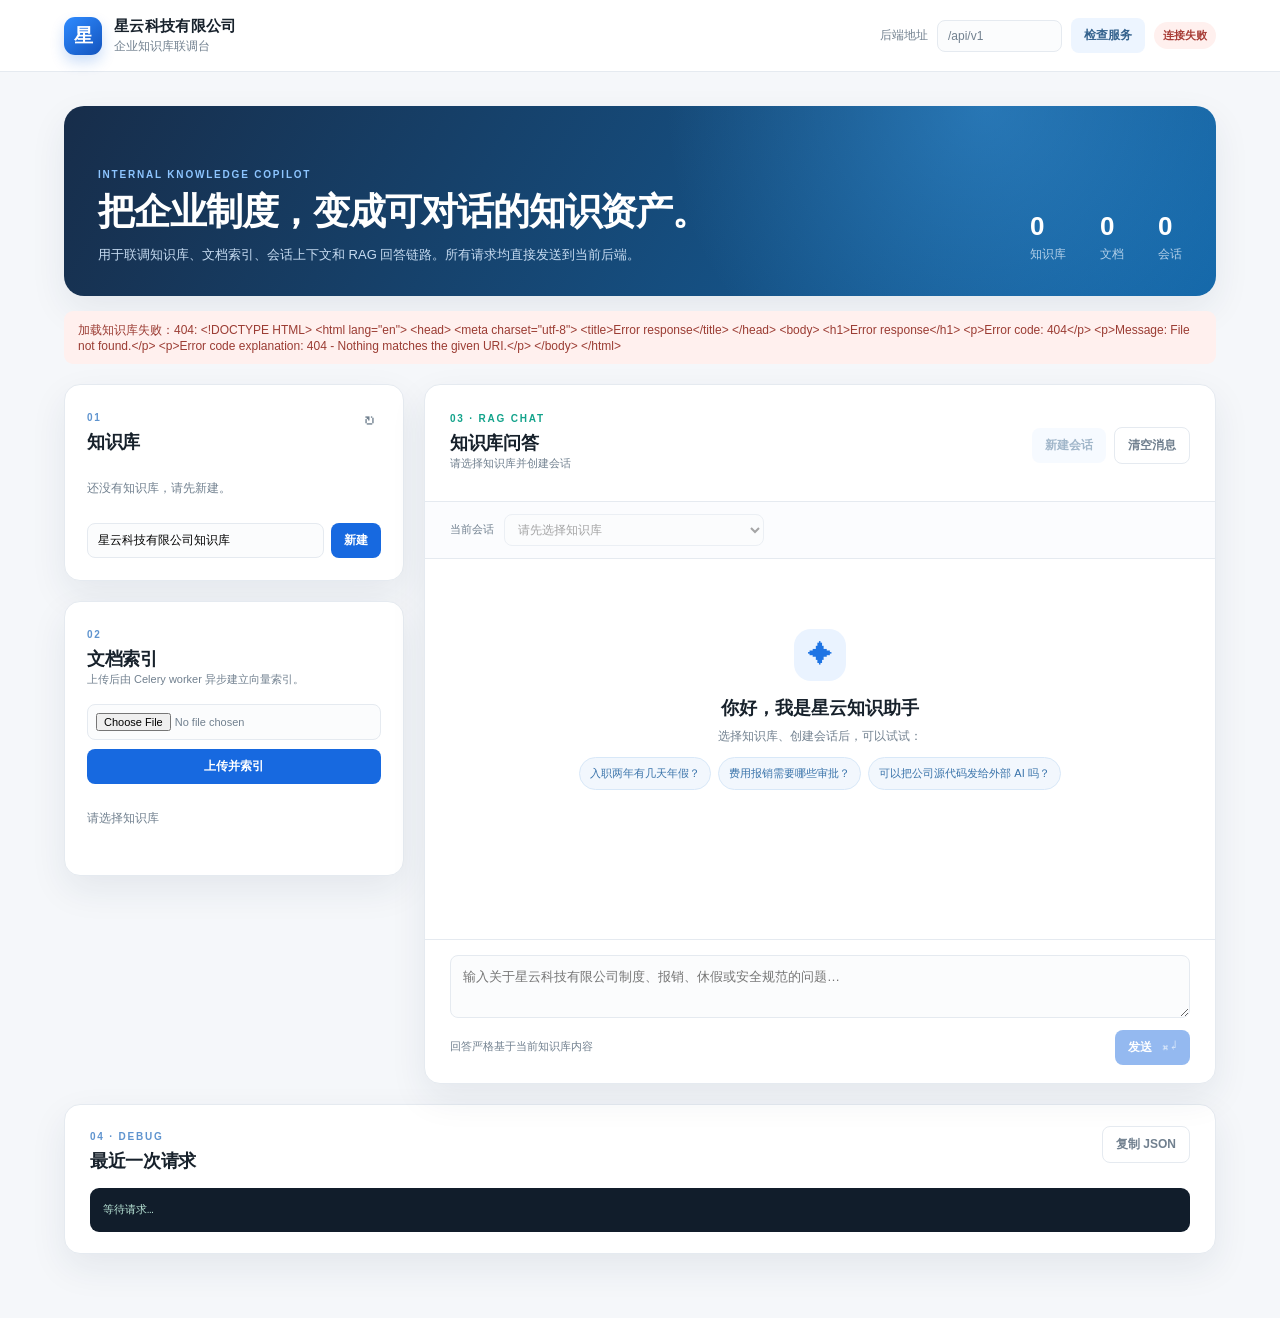
==== frontend/index.html @ 729b0dc5 "完成功能的修复和完善，补充" ====
<!doctype html>
<html lang="zh-CN">
  <head>
    <meta charset="UTF-8" />
    <meta name="viewport" content="width=device-width, initial-scale=1.0" />
    <title>星云科技有限公司 · 知识库联调台</title>
    <link rel="icon" href="./favicon.svg" type="image/svg+xml" />
    <link rel="stylesheet" href="./styles.css" />
  </head>
  <body>
    <div class="app-shell">
      <header class="topbar">
        <div class="brand">
          <div class="brand-mark">星</div>
          <div>
            <div class="brand-name">星云科技有限公司</div>
            <div class="brand-subtitle">企业知识库联调台</div>
          </div>
        </div>
        <div class="topbar-actions">
          <label class="api-url-label" for="apiBase">后端地址</label>
          <input id="apiBase" class="api-url" value="/api/v1" aria-label="后端 API 地址" />
          <button id="healthButton" class="button button-light">检查服务</button>
          <span id="healthStatus" class="status-pill status-idle">未检查</span>
        </div>
      </header>

      <main class="workspace">
        <section class="hero-card">
          <div>
            <p class="eyebrow">INTERNAL KNOWLEDGE COPILOT</p>
            <h1>把企业制度，变成可对话的知识资产。</h1>
            <p class="hero-copy">用于联调知识库、文档索引、会话上下文和 RAG 回答链路。所有请求均直接发送到当前后端。</p>
          </div>
          <div class="hero-metrics">
            <div><strong id="kbCount">0</strong><span>知识库</span></div>
            <div><strong id="docCount">0</strong><span>文档</span></div>
            <div><strong id="conversationCount">0</strong><span>会话</span></div>
          </div>
        </section>

        <div id="notice" class="notice" role="status" hidden></div>

        <div class="content-grid">
          <aside class="sidebar">
            <section class="panel">
              <div class="panel-heading">
                <div><span class="panel-kicker">01</span><h2>知识库</h2></div>
                <button id="refreshKbButton" class="icon-button" title="刷新知识库">↻</button>
              </div>
              <div id="knowledgeBaseList" class="list empty-list">正在加载…</div>
              <form id="createKbForm" class="inline-form">
                <input id="kbName" required maxlength="255" value="星云科技有限公司知识库" placeholder="新知识库名称" />
                <button class="button button-primary" type="submit">新建</button>
              </form>
            </section>

            <section class="panel">
              <div class="panel-heading">
                <div><span class="panel-kicker">02</span><h2>文档索引</h2></div>
              </div>
              <p class="helper-text">上传后由 Celery worker 异步建立向量索引。</p>
              <form id="uploadForm" class="upload-form">
                <input id="documentFile" type="file" accept=".txt,.md,.markdown,.docx,.pdf" required />
                <button class="button button-primary full-width" type="submit">上传并索引</button>
              </form>
              <div id="documentList" class="list empty-list">请选择知识库</div>
            </section>
          </aside>

          <section class="chat-panel panel">
            <div class="chat-header">
              <div>
                <span class="panel-kicker">03 · RAG CHAT</span>
                <h2>知识库问答</h2>
                <p id="activeContext" class="helper-text">请选择知识库并创建会话</p>
              </div>
              <div class="chat-actions">
                <button id="newConversationButton" class="button button-light" disabled>新建会话</button>
                <button id="clearChatButton" class="button button-ghost">清空消息</button>
              </div>
            </div>

            <div class="conversation-bar">
              <label for="conversationSelect">当前会话</label>
              <select id="conversationSelect" disabled><option>请先选择知识库</option></select>
            </div>

            <div id="messageList" class="message-list">
              <div class="welcome-message">
                <div class="welcome-icon">✦</div>
                <h3>你好，我是星云知识助手</h3>
                <p>选择知识库、创建会话后，可以试试：</p>
                <div class="suggestion-list">
                  <button class="suggestion">入职两年有几天年假？</button>
                  <button class="suggestion">费用报销需要哪些审批？</button>
                  <button class="suggestion">可以把公司源代码发给外部 AI 吗？</button>
                </div>
              </div>
            </div>

            <form id="chatForm" class="composer">
              <textarea id="questionInput" rows="2" maxlength="5000" placeholder="输入关于星云科技有限公司制度、报销、休假或安全规范的问题…" disabled></textarea>
              <div class="composer-footer">
                <span class="helper-text">回答严格基于当前知识库内容</span>
                <button id="sendButton" class="button button-primary send-button" type="submit" disabled>发送 <span>⌘ ↵</span></button>
              </div>
            </form>
          </section>
        </div>

        <section class="debug-panel panel">
          <div class="panel-heading">
            <div><span class="panel-kicker">04 · DEBUG</span><h2>最近一次请求</h2></div>
            <button id="copyDebugButton" class="button button-ghost">复制 JSON</button>
          </div>
          <pre id="debugOutput">等待请求…</pre>
        </section>
      </main>
    </div>
    <script src="./app.js" defer></script>
  </body>
</html>
---- frontend/styles.css ----
:root {
  color-scheme: light;
  --ink: #17212b;
  --muted: #71808f;
  --line: #e5eaf0;
  --surface: #ffffff;
  --canvas: #f5f7fa;
  --blue: #1769e0;
  --blue-dark: #0f4fae;
  --teal: #13a38b;
  --shadow: 0 14px 36px rgba(31, 53, 78, 0.08);
}
* { box-sizing: border-box; }
body { margin: 0; color: var(--ink); background: var(--canvas); font-family: "Segoe UI", "PingFang SC", "Microsoft YaHei", sans-serif; }
button, input, textarea, select { font: inherit; }
button { cursor: pointer; }
.app-shell { min-height: 100vh; }
.topbar { height: 72px; padding: 0 5vw; display: flex; align-items: center; justify-content: space-between; background: var(--surface); border-bottom: 1px solid var(--line); }
.brand, .topbar-actions, .chat-actions, .composer-footer { display: flex; align-items: center; }
.brand { gap: 12px; }
.brand-mark { width: 38px; height: 38px; display: grid; place-items: center; border-radius: 11px; color: white; font-weight: 800; font-size: 19px; background: linear-gradient(140deg, #2f8bff, #1354be); box-shadow: 0 7px 14px rgba(23, 105, 224, .22); }
.brand-name { font-size: 15px; font-weight: 750; letter-spacing: .02em; }
.brand-subtitle { color: var(--muted); font-size: 12px; margin-top: 2px; }
.topbar-actions { gap: 9px; }
.api-url-label { color: var(--muted); font-size: 12px; }
.api-url { width: 125px; padding: 8px 10px; border: 1px solid var(--line); border-radius: 8px; color: var(--muted); font-size: 12px; }
.workspace { width: min(1400px, 90vw); margin: 34px auto 64px; }
.hero-card { min-height: 190px; padding: 30px 34px; display: flex; justify-content: space-between; align-items: end; border-radius: 20px; color: white; overflow: hidden; background: radial-gradient(circle at 80% 0%, rgba(77, 179, 255, .34), transparent 34%), linear-gradient(120deg, #172d4a, #1467a8); box-shadow: var(--shadow); }
.eyebrow, .panel-kicker { color: #5f94cf; font-size: 10px; font-weight: 800; letter-spacing: .18em; }
.hero-card .eyebrow { color: #8dc5ff; margin: 0 0 10px; }
h1, h2, h3, p { margin-top: 0; }
h1 { max-width: 640px; margin-bottom: 10px; font-size: clamp(25px, 3vw, 37px); line-height: 1.2; letter-spacing: -.03em; }
.hero-copy { max-width: 650px; margin: 0; color: #c7dcf2; line-height: 1.7; font-size: 13px; }
.hero-metrics { display: flex; gap: 34px; padding-bottom: 3px; }
.hero-metrics div { display: flex; flex-direction: column; gap: 4px; }
.hero-metrics strong { font-size: 26px; }
.hero-metrics span { color: #b4d0e9; font-size: 12px; }
.content-grid { display: grid; grid-template-columns: 340px minmax(0, 1fr); gap: 20px; margin-top: 20px; }
.sidebar { display: flex; flex-direction: column; gap: 20px; }
.panel { background: var(--surface); border: 1px solid var(--line); border-radius: 16px; box-shadow: var(--shadow); }
.sidebar .panel { padding: 22px; }
.panel-heading { display: flex; justify-content: space-between; align-items: start; gap: 12px; }
.panel-heading h2, .chat-header h2 { margin: 5px 0 0; font-size: 18px; letter-spacing: -.02em; }
.icon-button { border: 0; background: transparent; color: var(--muted); font-size: 22px; line-height: 1; }
.button { border: 0; border-radius: 8px; padding: 9px 13px; font-weight: 700; font-size: 12px; transition: .18s ease; }
.button:disabled { opacity: .46; cursor: not-allowed; }
.button-primary { color: white; background: var(--blue); }
.button-primary:hover:not(:disabled) { background: var(--blue-dark); transform: translateY(-1px); }
.button-light { color: #35638e; background: #edf5ff; }
.button-ghost { color: var(--muted); background: transparent; border: 1px solid var(--line); }
.button-ghost:hover { background: #f5f8fb; }
.status-pill { padding: 6px 9px; border-radius: 20px; font-size: 11px; font-weight: 700; }
.status-idle { color: var(--muted); background: #f0f3f6; }
.status-ok { color: #08765f; background: #e3f8f1; }
.status-error { color: #a73b35; background: #fff0ee; }
.list { margin: 17px 0; display: flex; flex-direction: column; gap: 7px; }
.empty-list { color: var(--muted); font-size: 12px; padding: 9px 0; }
.list-item { width: 100%; padding: 11px 12px; text-align: left; border: 1px solid transparent; border-radius: 10px; background: #f7f9fb; color: var(--ink); }
.list-item:hover, .list-item.active { border-color: #a9cdfb; background: #edf5ff; }
.list-item strong { display: block; font-size: 13px; white-space: nowrap; overflow: hidden; text-overflow: ellipsis; }
.list-item span { display: block; color: var(--muted); font-size: 11px; margin-top: 4px; }
.inline-form { display: flex; gap: 7px; }
input, textarea, select { border: 1px solid var(--line); border-radius: 8px; outline: none; background: #fbfcfd; }
input:focus, textarea:focus, select:focus { border-color: #75abea; box-shadow: 0 0 0 3px rgba(23, 105, 224, .1); }
.inline-form input { min-width: 0; flex: 1; padding: 9px 10px; font-size: 12px; }
.helper-text { color: var(--muted); font-size: 11px; line-height: 1.6; }
.upload-form { display: flex; flex-direction: column; gap: 9px; margin: 15px 0; }
input[type="file"] { width: 100%; padding: 8px; font-size: 11px; color: var(--muted); }
.full-width { width: 100%; }
.chat-panel { min-height: 650px; display: flex; flex-direction: column; overflow: hidden; }
.chat-header { display: flex; justify-content: space-between; gap: 18px; padding: 23px 25px 17px; border-bottom: 1px solid var(--line); }
.chat-header .panel-kicker { color: var(--teal); }
.chat-actions { gap: 8px; }
.conversation-bar { display: flex; gap: 10px; align-items: center; padding: 12px 25px; background: #fbfcfe; border-bottom: 1px solid var(--line); }
.conversation-bar label { color: var(--muted); font-size: 11px; }
.conversation-bar select { min-width: 260px; padding: 7px 9px; font-size: 12px; }
.message-list { flex: 1; min-height: 380px; max-height: 520px; overflow: auto; padding: 25px; }
.welcome-message { max-width: 520px; margin: 45px auto; text-align: center; color: var(--muted); }
.welcome-icon { width: 52px; height: 52px; display: grid; place-items: center; margin: auto; border-radius: 17px; color: #1e74e4; background: #eaf3ff; font-size: 25px; }
.welcome-message h3 { color: var(--ink); margin: 15px 0 8px; font-size: 18px; }
.welcome-message p { font-size: 12px; }
.suggestion-list { display: flex; justify-content: center; flex-wrap: wrap; gap: 7px; }
.suggestion { padding: 8px 10px; color: #3973aa; background: #f2f7fd; border: 1px solid #d8e8f8; border-radius: 20px; font-size: 11px; }
.message { display: flex; gap: 9px; margin-bottom: 19px; }
.message.user { flex-direction: row-reverse; }
.avatar { width: 28px; height: 28px; flex: 0 0 28px; display: grid; place-items: center; border-radius: 9px; color: white; background: #6a88a5; font-size: 12px; font-weight: 800; }
.message.assistant .avatar { background: linear-gradient(140deg, #24b89c, #1483a3); }
.bubble { max-width: min(75%, 680px); padding: 11px 13px; border-radius: 12px; color: #243644; background: #f0f4f8; font-size: 13px; line-height: 1.75; white-space: pre-wrap; }
.message.user .bubble { color: white; background: var(--blue); }
.sources { margin-top: 8px; color: #6f7d89; font-size: 10px; }
.composer { padding: 15px 25px 18px; border-top: 1px solid var(--line); }
.composer textarea { width: 100%; resize: vertical; min-height: 58px; padding: 11px 12px; line-height: 1.5; font-size: 13px; }
.composer-footer { justify-content: space-between; margin-top: 8px; }
.send-button span { margin-left: 6px; opacity: .7; font-weight: 500; }
.debug-panel { margin-top: 20px; padding: 21px 25px; }
.debug-panel pre { max-height: 220px; overflow: auto; margin: 15px 0 0; padding: 13px; border-radius: 9px; background: #111d2b; color: #b9e5d7; font: 11px/1.65 Consolas, monospace; white-space: pre-wrap; }
.notice { margin-top: 15px; padding: 11px 14px; border-radius: 9px; color: #215d89; background: #eaf5ff; font-size: 12px; }
.notice.error { color: #9b3c33; background: #fff0ee; }
@media (max-width: 900px) {
  .topbar { height: auto; padding: 15px 5vw; align-items: flex-start; gap: 14px; flex-direction: column; }
  .topbar-actions { width: 100%; flex-wrap: wrap; }
  .api-url { flex: 1; }
  .hero-card { align-items: flex-start; flex-direction: column; gap: 26px; }
  .hero-metrics { width: 100%; justify-content: space-between; }
  .content-grid { grid-template-columns: 1fr; }
}
@media (max-width: 560px) {
  .workspace { width: 94vw; margin-top: 18px; }
  .hero-card { padding: 24px; }
  .chat-header { align-items: flex-start; flex-direction: column; padding: 20px; }
  .message-list, .composer { padding-left: 17px; padding-right: 17px; }
  .conversation-bar { padding-left: 17px; padding-right: 17px; align-items: flex-start; flex-direction: column; }
  .conversation-bar select { width: 100%; }
  .bubble { max-width: 82%; }
}
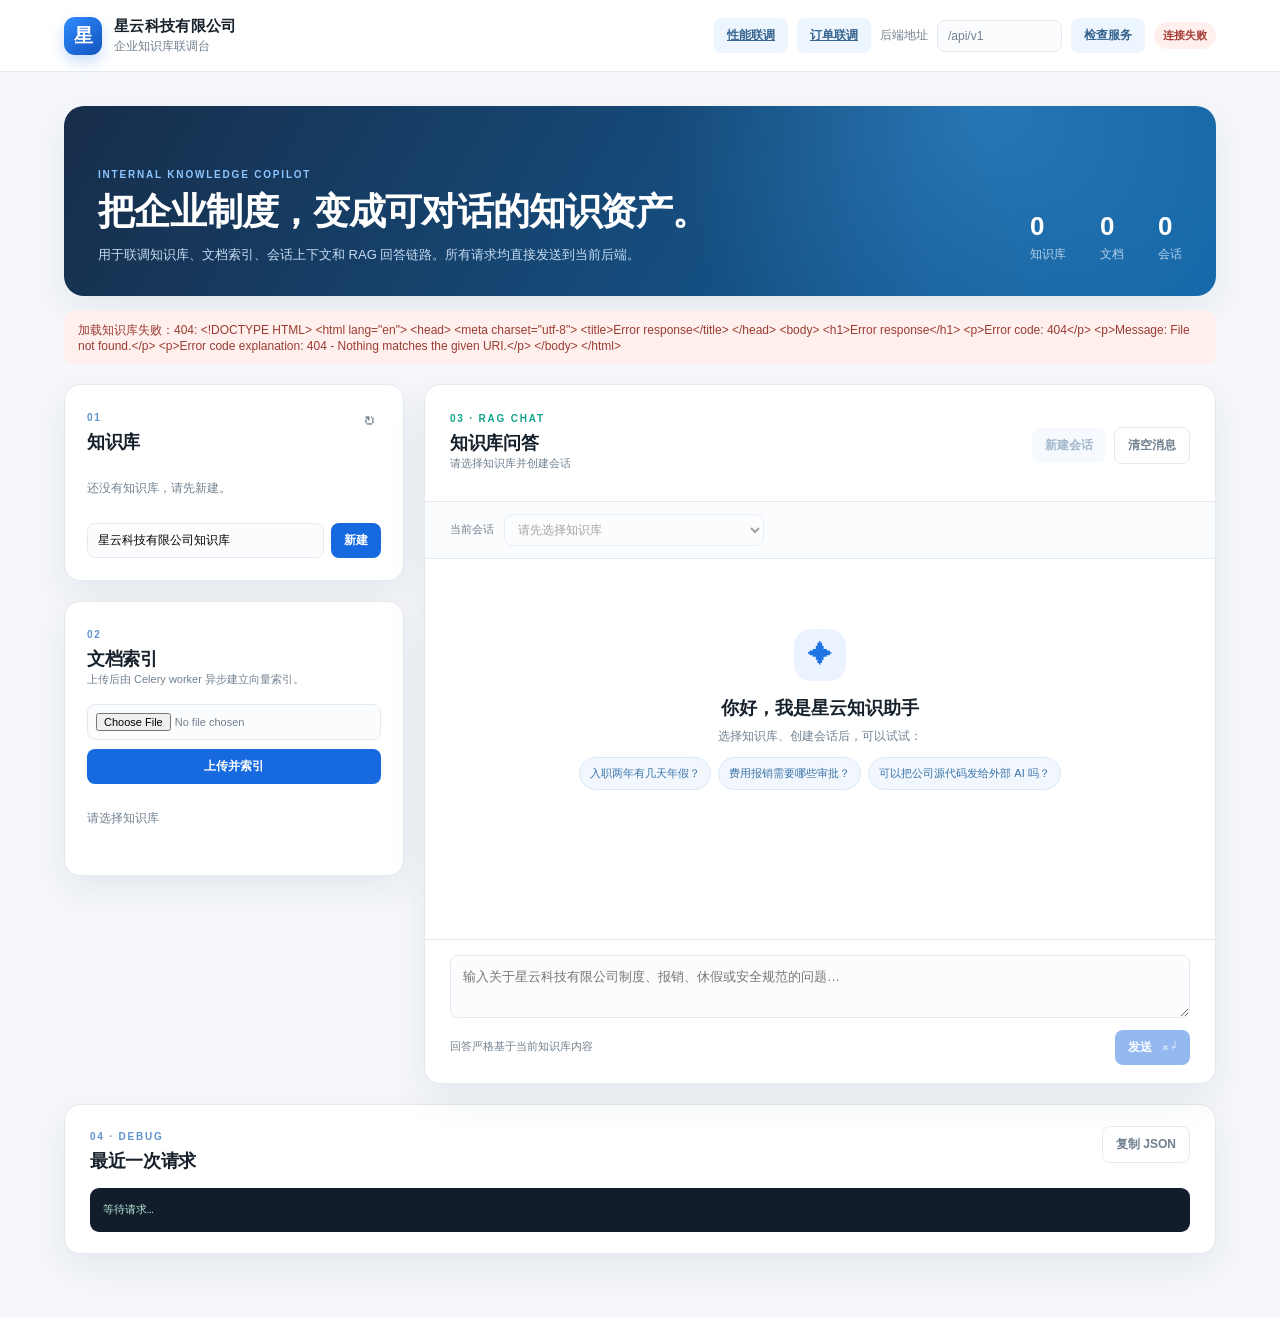
==== commit a93512c4: "bug的修复以及功能的完善" ====
--- a/frontend/index.html
+++ b/frontend/index.html
@@ -18,6 +18,8 @@
           </div>
         </div>
         <div class="topbar-actions">
+          <a class="button button-light" href="./performance.html">性能联调</a>
+          <a class="button button-light" href="./orders.html">订单联调</a>
           <label class="api-url-label" for="apiBase">后端地址</label>
           <input id="apiBase" class="api-url" value="/api/v1" aria-label="后端 API 地址" />
           <button id="healthButton" class="button button-light">检查服务</button>
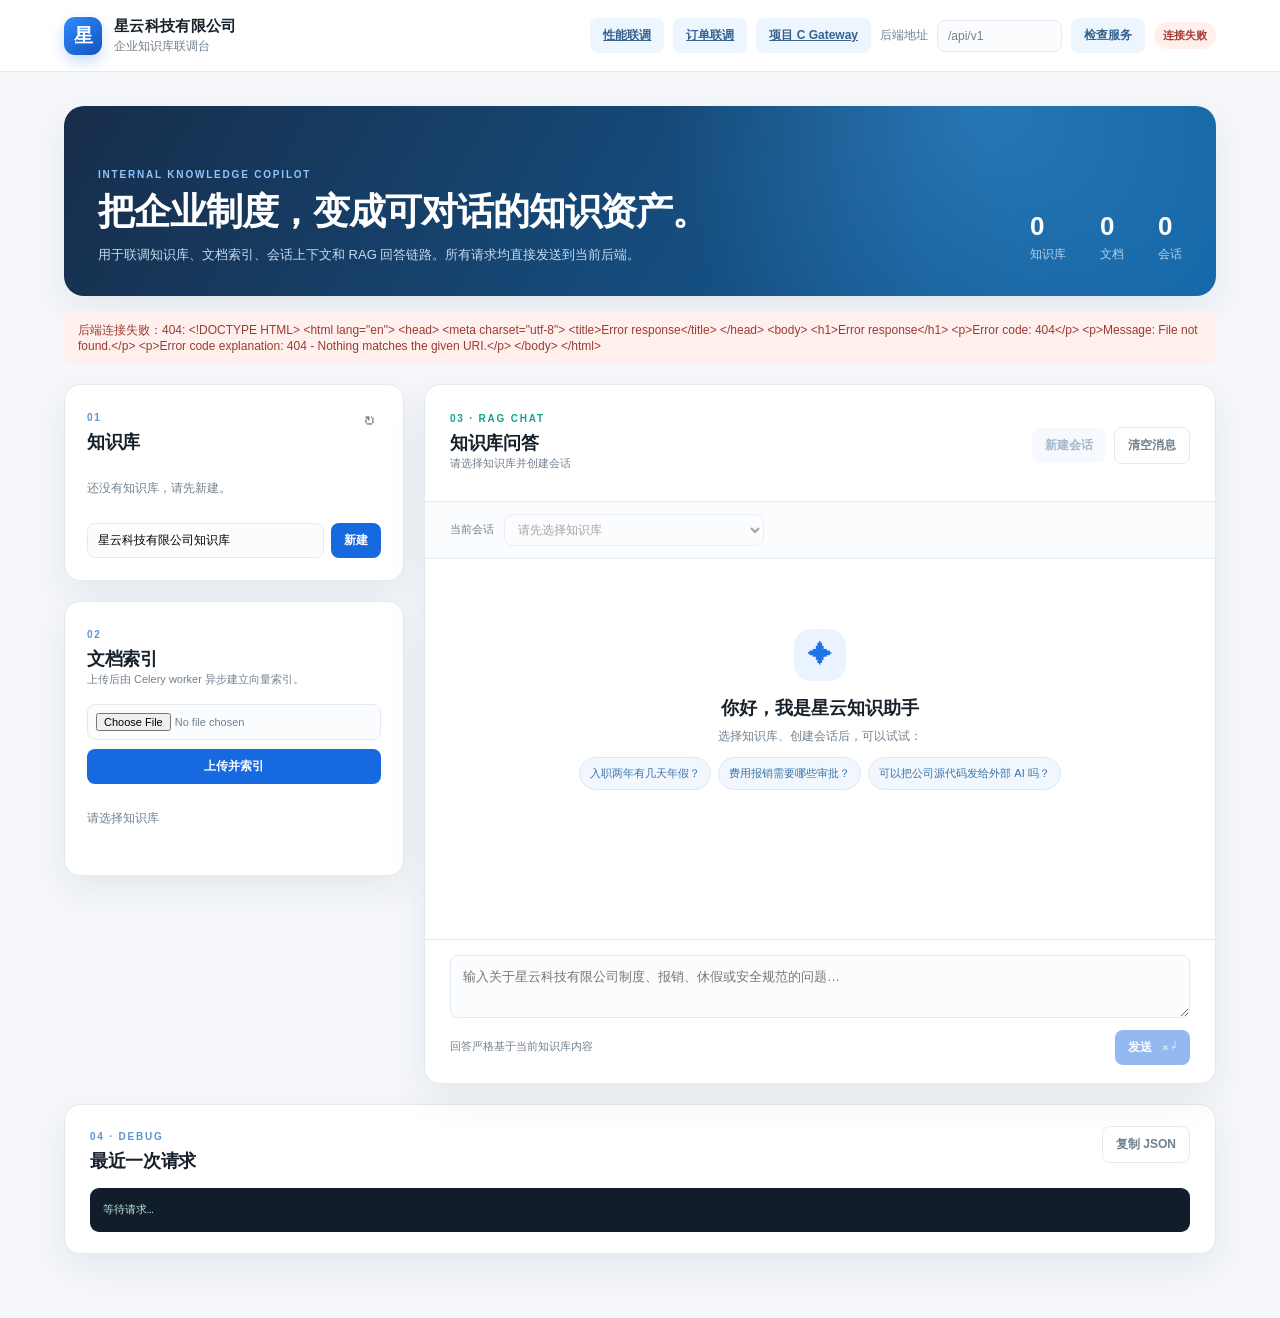
==== commit eb905db6: "完成C3所有内容" ====
--- a/frontend/index.html
+++ b/frontend/index.html
@@ -20,6 +20,7 @@
         <div class="topbar-actions">
           <a class="button button-light" href="./performance.html">性能联调</a>
           <a class="button button-light" href="./orders.html">订单联调</a>
+          <a class="button button-light" href="./project-c.html">项目 C Gateway</a>
           <label class="api-url-label" for="apiBase">后端地址</label>
           <input id="apiBase" class="api-url" value="/api/v1" aria-label="后端 API 地址" />
           <button id="healthButton" class="button button-light">检查服务</button>
